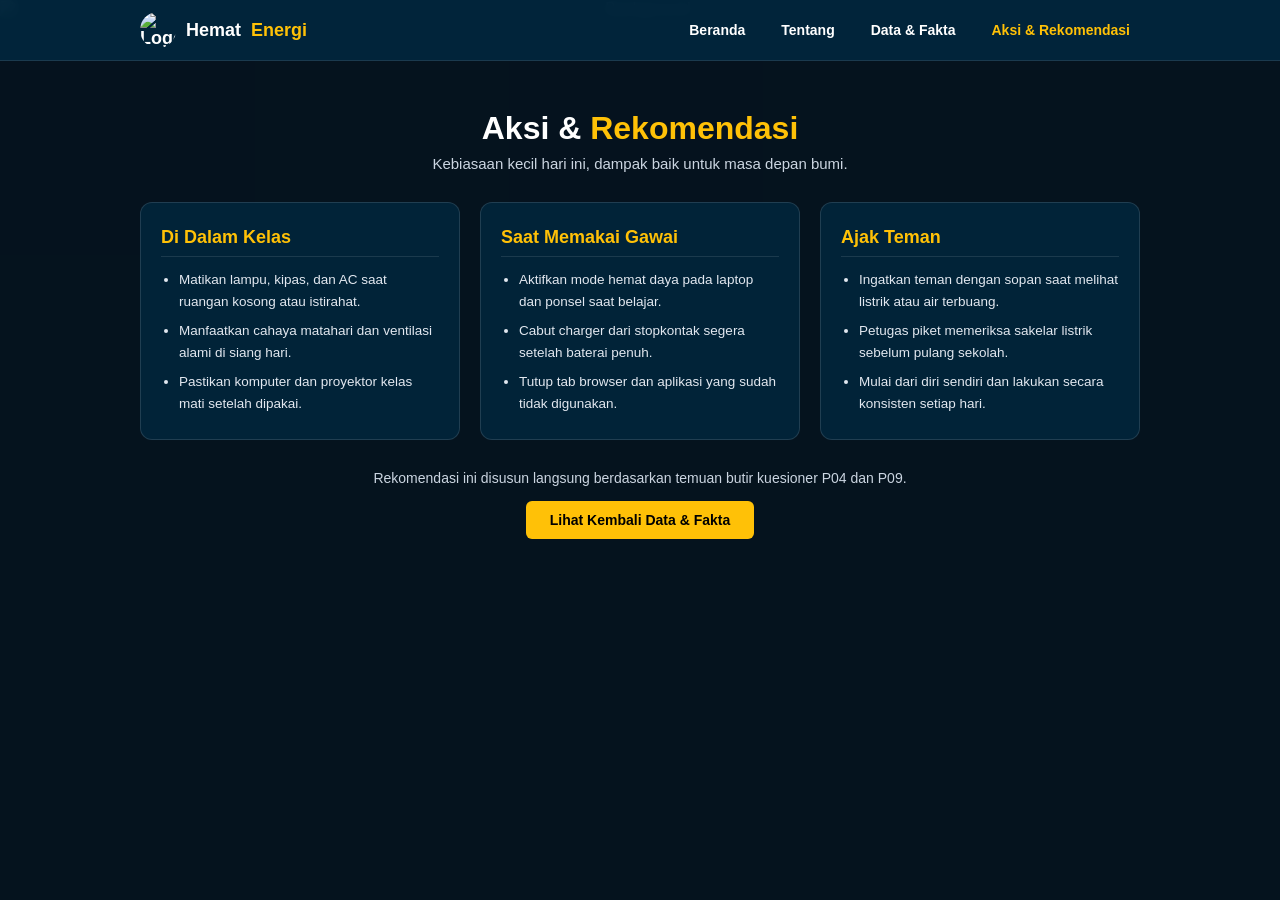
==== aksi.html @ 42a04667 "Update dan sederhanakan tampilan website serta grafik Chart.js data & fakta" ====
<!DOCTYPE html>
<html lang="id">
<head>
    <meta charset="UTF-8">
    <meta name="viewport" content="width=device-width, initial-scale=1.0">
    <title>Aksi & Rekomendasi - Kampanye Hemat Energi</title>
    <link rel="stylesheet" href="style.css">
</head>
<body>
    <header class="navbar">
        <div class="container nav-container">
            <a href="index.html" class="logo">
                <img src="asset/logo-wikrama.png" alt="Logo Wikrama">
                Hemat<span>Energi</span>
            </a>
            <nav>
                <ul class="nav-links">
                    <li><a href="index.html">Beranda</a></li>
                    <li><a href="tentang.html">Tentang</a></li>
                    <li><a href="data.html">Data & Fakta</a></li>
                    <li><a href="aksi.html" class="active">Aksi & Rekomendasi</a></li>
                </ul>
            </nav>
        </div>
    </header>

    <main class="main-section">
        <img src="asset/landingpage.avif" class="hero-bg-img" alt="Background">
        <div class="hero-overlay"></div>

        <div class="container section-content">
            <h1 class="page-title">Aksi & <span>Rekomendasi</span></h1>
            <p class="page-subtitle">Kebiasaan kecil hari ini, dampak baik untuk masa depan bumi.</p>

            <div class="grid-3">
                <div class="card action-card">
                    <h2>Di Dalam Kelas</h2>
                    <ul>
                        <li>Matikan lampu, kipas, dan AC saat ruangan kosong atau istirahat.</li>
                        <li>Manfaatkan cahaya matahari dan ventilasi alami di siang hari.</li>
                        <li>Pastikan komputer dan proyektor kelas mati setelah dipakai.</li>
                    </ul>
                </div>

                <div class="card action-card">
                    <h2>Saat Memakai Gawai</h2>
                    <ul>
                        <li>Aktifkan mode hemat daya pada laptop dan ponsel saat belajar.</li>
                        <li>Cabut charger dari stopkontak segera setelah baterai penuh.</li>
                        <li>Tutup tab browser dan aplikasi yang sudah tidak digunakan.</li>
                    </ul>
                </div>

                <div class="card action-card">
                    <h2>Ajak Teman</h2>
                    <ul>
                        <li>Ingatkan teman dengan sopan saat melihat listrik atau air terbuang.</li>
                        <li>Petugas piket memeriksa sakelar listrik sebelum pulang sekolah.</li>
                        <li>Mulai dari diri sendiri dan lakukan secara konsisten setiap hari.</li>
                    </ul>
                </div>
            </div>

            <div class="bottom-cta">
                <p>Rekomendasi ini disusun langsung berdasarkan temuan butir kuesioner P04 dan P09.</p>
                <a href="data.html" class="btn">Lihat Kembali Data & Fakta</a>
            </div>
        </div>
    </main>
</body>
</html>
---- style.css ----
* {
    margin: 0;
    padding: 0;
    box-sizing: border-box;
    font-family: Arial, Helvetica, sans-serif;
}

body {
    background-color: #0b1522;
    color: #ffffff;
    min-height: 100vh;
}

.container {
    width: 90%;
    max-width: 1000px;
    margin: 0 auto;
}

span {
    color: #ffc107;
}

/* ================= 1. NAVBAR ================= */
.navbar {
    position: fixed;
    top: 0;
    left: 0;
    width: 100%;
    background-color: rgba(2, 38, 61, 0.92);
    backdrop-filter: blur(6px);
    z-index: 999;
    border-bottom: 1px solid rgba(255, 255, 255, 0.1);
}

.nav-container {
    display: flex;
    justify-content: space-between;
    align-items: center;
    padding: 12px 0;
}

.logo {
    display: flex;
    align-items: center;
    gap: 10px;
    font-size: 18px;
    font-weight: bold;
    color: #ffffff;
    text-decoration: none;
}

.logo img {
    width: 36px;
    height: 36px;
    border-radius: 50%;
}

.nav-links {
    display: flex;
    list-style: none;
    gap: 16px;
}

.nav-links a {
    color: #ffffff;
    text-decoration: none;
    font-size: 14px;
    font-weight: bold;
    padding: 6px 10px;
    border-radius: 4px;
    transition: 0.2s;
}

.nav-links a:hover,
.nav-links a.active {
    color: #ffc107;
}

/* ================= 2. BACKGROUND & HALAMAN ================= */
.main-section {
    position: relative;
    padding: 110px 0 70px 0;
    min-height: 100vh;
    text-align: center;
    overflow: hidden;
}

.hero-bg-img {
    position: fixed;
    top: 0;
    left: 0;
    width: 100%;
    height: 100%;
    object-fit: cover;
    z-index: -2;
}

.hero-overlay {
    position: fixed;
    top: 0;
    left: 0;
    width: 100%;
    height: 100%;
    background: rgba(4, 18, 30, 0.78);
    z-index: -1;
}

.section-content {
    position: relative;
    z-index: 1;
}

.page-title {
    font-size: 32px;
    margin-bottom: 8px;
}

.page-subtitle {
    font-size: 15px;
    color: #cbd5e1;
    margin-bottom: 30px;
}

/* ================= 3. BERANDA (HERO) ================= */
.hero-center {
    display: flex;
    flex-direction: column;
    justify-content: center;
    align-items: center;
    min-height: calc(100vh - 180px);
}

.hero-center h1 {
    font-size: 40px;
    line-height: 1.25;
    margin-bottom: 16px;
}

.hero-center p {
    font-size: 17px;
    color: #e2e8f0;
    max-width: 600px;
    margin-bottom: 28px;
    line-height: 1.6;
}

/* ================= 4. TOMBOL ================= */
.btn {
    display: inline-block;
    padding: 11px 24px;
    background-color: #ffc107;
    color: #000000;
    text-decoration: none;
    border-radius: 6px;
    font-weight: bold;
    font-size: 14px;
    transition: 0.2s;
}

.btn:hover {
    background-color: #e0a800;
}

/* ================= 5. GRID & KARTU PROFIL ================= */
.grid-3 {
    display: flex;
    justify-content: center;
    gap: 20px;
    flex-wrap: wrap;
    margin-bottom: 25px;
}

.card {
    background-color: rgba(2, 38, 61, 0.88);
    border: 1px solid rgba(255, 255, 255, 0.12);
    border-radius: 12px;
    padding: 24px 20px;
    flex: 1;
    min-width: 250px;
    max-width: 320px;
    text-align: center;
}

.photo-container {
    width: 90px;
    height: 90px;
    margin: 0 auto 15px auto;
    border-radius: 50%;
    border: 2px solid #ffffff;
    overflow: hidden;
}

.profile-img {
    width: 100%;
    height: 100%;
    object-fit: cover;
}

.member-name {
    font-size: 18px;
    font-weight: bold;
    margin-bottom: 12px;
}

.member-info {
    font-size: 13px;
    color: #ffffff;
    text-align: left;
    background: rgba(255, 255, 255, 0.08);
    padding: 10px 14px;
    border-radius: 6px;
    line-height: 1.6;
}

.member-info strong {
    color: #ffc107;
}

/* ================= 6. DATA & FAKTA (KOTAK GRAFIK) ================= */
.chart-box {
    background-color: rgba(2, 38, 61, 0.88);
    border: 1px solid rgba(255, 255, 255, 0.12);
    border-radius: 12px;
    padding: 24px;
    max-width: 850px;
    margin: 0 auto 30px auto;
    text-align: left;
}

.chart-title {
    font-size: 18px;
    color: #ffc107;
    margin-bottom: 4px;
}

.chart-desc {
    font-size: 13px;
    color: #cbd5e1;
    margin-bottom: 18px;
}

.chart-wrapper {
    position: relative;
    height: 360px;
    width: 100%;
}

/* ================= 7. AKSI & REKOMENDASI ================= */
.action-card {
    text-align: left;
}

.action-card h2 {
    font-size: 18px;
    color: #ffc107;
    margin-bottom: 12px;
    padding-bottom: 8px;
    border-bottom: 1px solid rgba(255, 255, 255, 0.1);
}

.action-card ul {
    padding-left: 18px;
    font-size: 13.5px;
    line-height: 1.6;
    color: #e2e8f0;
}

.action-card li {
    margin-bottom: 8px;
}

.action-card li:last-child {
    margin-bottom: 0;
}

.bottom-cta {
    margin-top: 30px;
}

.bottom-cta p {
    font-size: 14px;
    color: #cbd5e1;
    margin-bottom: 15px;
}

/* ================= 8. RESPONSIVE ================= */
@media (max-width: 768px) {
    .nav-container {
        flex-direction: column;
        gap: 8px;
    }

    .hero-center h1 {
        font-size: 28px;
    }

    .grid-3 {
        flex-direction: column;
        align-items: center;
    }

    .card {
        max-width: 100%;
        width: 100%;
    }

    .chart-wrapper {
        height: 260px;
    }
}
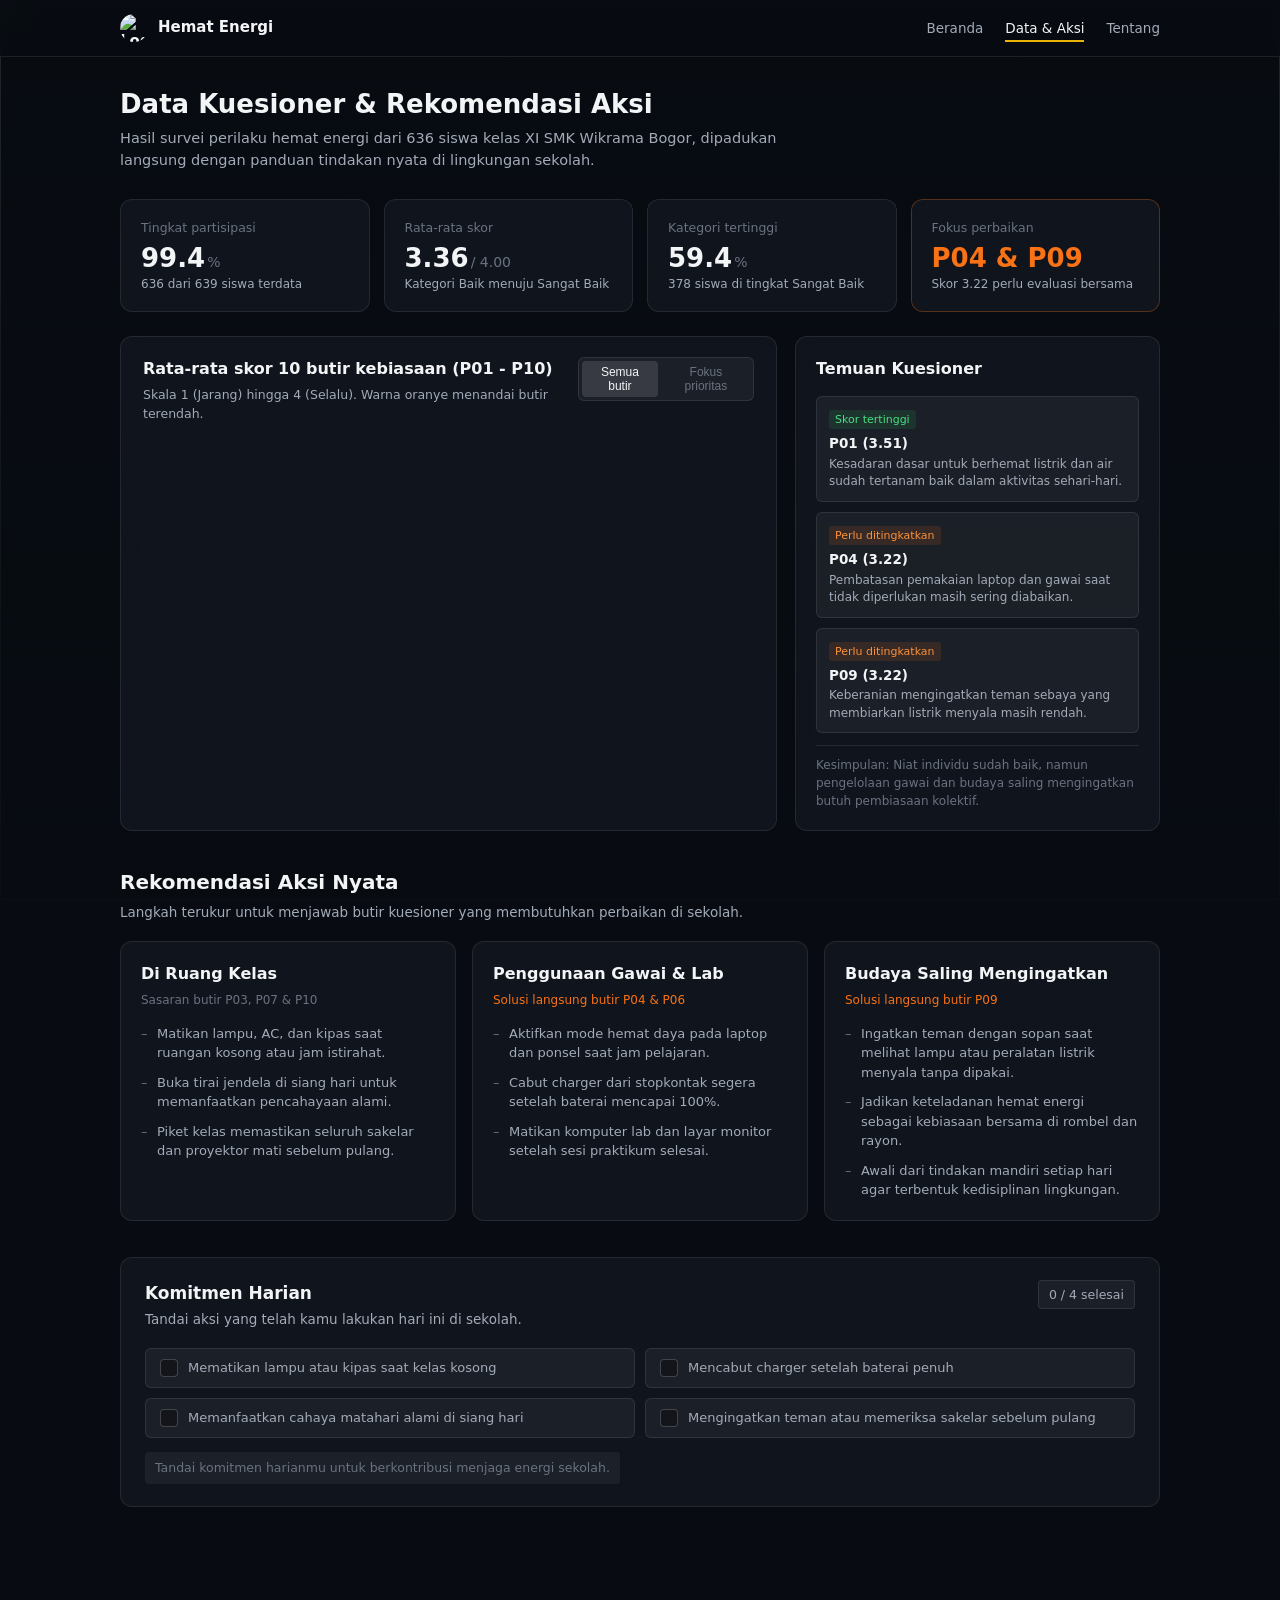
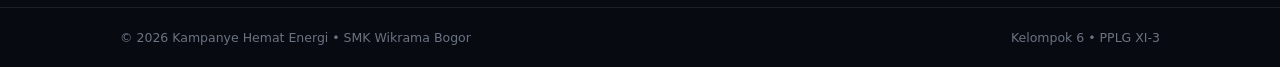
==== commit 6f43dc2d: "Update dan gabungkan halaman Data & Aksi serta perbaikan UI" ====
--- a/aksi.html
+++ b/aksi.html
@@ -2,70 +2,17 @@
 <html lang="id">
 <head>
     <meta charset="UTF-8">
+    <meta http-equiv="refresh" content="0; url=data-aksi.html">
     <meta name="viewport" content="width=device-width, initial-scale=1.0">
-    <title>Aksi & Rekomendasi - Kampanye Hemat Energi</title>
-    <link rel="stylesheet" href="style.css">
+    <title>Mengalihkan ke Data & Aksi - Kampanye Hemat Energi</title>
+    <link rel="stylesheet" href="style.css?v=5">
+    <script>window.location.replace("data-aksi.html");</script>
 </head>
 <body>
-    <header class="navbar">
-        <div class="container nav-container">
-            <a href="index.html" class="logo">
-                <img src="asset/logo-wikrama.png" alt="Logo Wikrama">
-                Hemat<span>Energi</span>
-            </a>
-            <nav>
-                <ul class="nav-links">
-                    <li><a href="index.html">Beranda</a></li>
-                    <li><a href="tentang.html">Tentang</a></li>
-                    <li><a href="data.html">Data & Fakta</a></li>
-                    <li><a href="aksi.html" class="active">Aksi & Rekomendasi</a></li>
-                </ul>
-            </nav>
-        </div>
-    </header>
-
-    <main class="main-section">
-        <img src="asset/landingpage.avif" class="hero-bg-img" alt="Background">
-        <div class="hero-overlay"></div>
-
-        <div class="container section-content">
-            <h1 class="page-title">Aksi & <span>Rekomendasi</span></h1>
-            <p class="page-subtitle">Kebiasaan kecil hari ini, dampak baik untuk masa depan bumi.</p>
-
-            <div class="grid-3">
-                <div class="card action-card">
-                    <h2>Di Dalam Kelas</h2>
-                    <ul>
-                        <li>Matikan lampu, kipas, dan AC saat ruangan kosong atau istirahat.</li>
-                        <li>Manfaatkan cahaya matahari dan ventilasi alami di siang hari.</li>
-                        <li>Pastikan komputer dan proyektor kelas mati setelah dipakai.</li>
-                    </ul>
-                </div>
-
-                <div class="card action-card">
-                    <h2>Saat Memakai Gawai</h2>
-                    <ul>
-                        <li>Aktifkan mode hemat daya pada laptop dan ponsel saat belajar.</li>
-                        <li>Cabut charger dari stopkontak segera setelah baterai penuh.</li>
-                        <li>Tutup tab browser dan aplikasi yang sudah tidak digunakan.</li>
-                    </ul>
-                </div>
-
-                <div class="card action-card">
-                    <h2>Ajak Teman</h2>
-                    <ul>
-                        <li>Ingatkan teman dengan sopan saat melihat listrik atau air terbuang.</li>
-                        <li>Petugas piket memeriksa sakelar listrik sebelum pulang sekolah.</li>
-                        <li>Mulai dari diri sendiri dan lakukan secara konsisten setiap hari.</li>
-                    </ul>
-                </div>
-            </div>
-
-            <div class="bottom-cta">
-                <p>Rekomendasi ini disusun langsung berdasarkan temuan butir kuesioner P04 dan P09.</p>
-                <a href="data.html" class="btn">Lihat Kembali Data & Fakta</a>
-            </div>
-        </div>
-    </main>
+    <div class="container section-content" style="padding-top: 140px; text-align: center;">
+        <h1 class="page-title">Halaman Data & Aksi Telah Digabung</h1>
+        <p class="page-subtitle">Mengalihkan ke halaman Data & Aksi...</p>
+        <a href="data-aksi.html" class="btn">Buka Halaman Data & Aksi</a>
+    </div>
 </body>
 </html>
--- a/style.css
+++ b/style.css
@@ -1,89 +1,155 @@
+/* ==========================================================================
+   KAMPANYE HEMAT ENERGI - SMK WIKRAMA BOGOR
+   Style System: Cinematic Atmosphere, Frosted Graphite Surfaces, 4px Grid
+   ========================================================================== */
+
+:root {
+    /* Neutral Palette */
+    --bg-page: #080c12;
+    --bg-card: rgba(18, 22, 32, 0.82);
+    --bg-card-hover: rgba(24, 29, 42, 0.9);
+    --bg-raised: rgba(255, 255, 255, 0.05);
+    --border-hairline: rgba(255, 255, 255, 0.09);
+    --border-hover: rgba(255, 255, 255, 0.18);
+
+    /* Text Roles */
+    --text-primary: #f3f4f6;
+    --text-secondary: #a3abb8;
+    --text-muted: #6b7280;
+
+    /* Single Accent */
+    --accent: #eab308;
+    --accent-hover: #facc15;
+    --accent-contrast: #080c12;
+
+    /* Semantic Highlights */
+    --color-positive: #22c55e;
+    --color-focus: #f97316;
+
+    /* Radius */
+    --radius-control: 6px;
+    --radius-card: 12px;
+    --radius-inner: 6px;
+
+    /* Transitions */
+    --ease-out: cubic-bezier(0.16, 1, 0.3, 1);
+    --duration: 0.18s;
+}
+
+/* ================= 1. BASE & RESET ================= */
 * {
     margin: 0;
     padding: 0;
     box-sizing: border-box;
-    font-family: Arial, Helvetica, sans-serif;
+}
+
+html {
+    scroll-behavior: smooth;
 }
 
 body {
-    background-color: #0b1522;
-    color: #ffffff;
+    background-color: var(--bg-page);
+    color: var(--text-primary);
+    font-family: system-ui, -apple-system, BlinkMacSystemFont, "Segoe UI", Roboto, Helvetica, Arial, sans-serif;
+    font-size: 14.5px;
+    line-height: 1.55;
     min-height: 100vh;
+    display: flex;
+    flex-direction: column;
+    -webkit-font-smoothing: antialiased;
 }
 
 .container {
-    width: 90%;
-    max-width: 1000px;
+    width: 92%;
+    max-width: 1040px;
     margin: 0 auto;
 }
 
-span {
-    color: #ffc107;
-}
-
-/* ================= 1. NAVBAR ================= */
+/* ================= 2. NAVBAR ================= */
 .navbar {
     position: fixed;
     top: 0;
     left: 0;
     width: 100%;
-    background-color: rgba(2, 38, 61, 0.92);
-    backdrop-filter: blur(6px);
+    background-color: rgba(8, 12, 18, 0.92);
+    backdrop-filter: blur(10px);
+    -webkit-backdrop-filter: blur(10px);
+    border-bottom: 1px solid var(--border-hairline);
     z-index: 999;
-    border-bottom: 1px solid rgba(255, 255, 255, 0.1);
 }
 
 .nav-container {
     display: flex;
     justify-content: space-between;
     align-items: center;
-    padding: 12px 0;
+    height: 56px;
 }
 
 .logo {
     display: flex;
     align-items: center;
     gap: 10px;
-    font-size: 18px;
-    font-weight: bold;
-    color: #ffffff;
     text-decoration: none;
+    color: var(--text-primary);
+    font-size: 15px;
+    font-weight: 600;
+}
+
+.logo span {
+    color: var(--text-primary);
 }
 
 .logo img {
-    width: 36px;
-    height: 36px;
+    width: 28px;
+    height: 28px;
     border-radius: 50%;
+    object-fit: cover;
 }
 
 .nav-links {
     display: flex;
     list-style: none;
-    gap: 16px;
+    gap: 22px;
 }
 
 .nav-links a {
-    color: #ffffff;
+    position: relative;
+    color: var(--text-secondary);
     text-decoration: none;
-    font-size: 14px;
-    font-weight: bold;
-    padding: 6px 10px;
-    border-radius: 4px;
-    transition: 0.2s;
-}
-
-.nav-links a:hover,
+    font-size: 13.5px;
+    font-weight: 500;
+    padding: 4px 0;
+    transition: color var(--duration) ease;
+}
+
+.nav-links a::after {
+    content: '';
+    position: absolute;
+    bottom: -2px;
+    left: 0;
+    width: 0;
+    height: 2px;
+    background-color: var(--accent);
+    transition: width var(--duration) var(--ease-out);
+}
+
+.nav-links a:hover {
+    color: var(--text-primary);
+}
+
 .nav-links a.active {
-    color: #ffc107;
-}
-
-/* ================= 2. BACKGROUND & HALAMAN ================= */
+    color: var(--text-primary);
+}
+
+.nav-links a.active::after {
+    width: 100%;
+}
+
+/* ================= 3. BACKGROUND & HERO ================= */
 .main-section {
     position: relative;
-    padding: 110px 0 70px 0;
-    min-height: 100vh;
-    text-align: center;
-    overflow: hidden;
+    padding: 88px 0 64px 0;
+    flex: 1;
 }
 
 .hero-bg-img {
@@ -94,6 +160,7 @@
     height: 100%;
     object-fit: cover;
     z-index: -2;
+    opacity: 0.52;
 }
 
 .hero-overlay {
@@ -102,7 +169,7 @@
     left: 0;
     width: 100%;
     height: 100%;
-    background: rgba(4, 18, 30, 0.78);
+    background: linear-gradient(180deg, rgba(8, 12, 18, 0.72) 0%, rgba(8, 12, 18, 0.88) 50%, rgba(8, 12, 18, 0.96) 100%);
     z-index: -1;
 }
 
@@ -111,84 +178,667 @@
     z-index: 1;
 }
 
+.page-header {
+    text-align: left;
+    margin-bottom: 28px;
+}
+
 .page-title {
-    font-size: 32px;
-    margin-bottom: 8px;
+    font-size: 26px;
+    font-weight: 600;
+    line-height: 1.25;
+    color: var(--text-primary);
+    margin-bottom: 6px;
 }
 
 .page-subtitle {
-    font-size: 15px;
-    color: #cbd5e1;
-    margin-bottom: 30px;
-}
-
-/* ================= 3. BERANDA (HERO) ================= */
-.hero-center {
-    display: flex;
-    flex-direction: column;
+    font-size: 14.5px;
+    color: var(--text-secondary);
+    max-width: 680px;
+    line-height: 1.55;
+}
+
+/* ================= 4. HOMEPAGE (BERANDA) ================= */
+.hero-block {
+    padding: 48px 0 60px 0;
+    display: flex;
+    flex-direction: column;
+    align-items: center;
+    text-align: center;
+}
+
+.hero-text-wrap {
+    max-width: 720px;
+    margin-bottom: 36px;
+}
+
+.hero-title {
+    font-size: 40px;
+    font-weight: 600;
+    line-height: 1.2;
+    color: var(--text-primary);
+    margin-bottom: 16px;
+    letter-spacing: -0.01em;
+}
+
+.hero-desc {
+    font-size: 16px;
+    color: var(--text-secondary);
+    line-height: 1.6;
+    margin-bottom: 28px;
+}
+
+.hero-actions {
+    display: flex;
+    gap: 12px;
     justify-content: center;
     align-items: center;
-    min-height: calc(100vh - 180px);
-}
-
-.hero-center h1 {
-    font-size: 40px;
-    line-height: 1.25;
+}
+
+/* Hero Stats Strip */
+.hero-stats-strip {
+    display: grid;
+    grid-template-columns: repeat(4, 1fr);
+    gap: 12px;
+    width: 100%;
+    max-width: 820px;
+    background-color: var(--bg-card);
+    backdrop-filter: blur(10px);
+    -webkit-backdrop-filter: blur(10px);
+    border: 1px solid var(--border-hairline);
+    border-radius: var(--radius-card);
+    padding: 16px 20px;
+}
+
+.hero-stat-item {
+    display: flex;
+    flex-direction: column;
+    align-items: center;
+    text-align: center;
+}
+
+.hero-stat-value {
+    font-size: 22px;
+    font-weight: 600;
+    color: var(--accent);
+    font-variant-numeric: tabular-nums;
+    line-height: 1.2;
+    margin-bottom: 2px;
+}
+
+.hero-stat-label {
+    font-size: 12px;
+    color: var(--text-muted);
+}
+
+/* Homepage Pillars */
+.home-pillars-section {
+    margin-bottom: 48px;
+}
+
+.section-heading-center {
+    text-align: center;
+    max-width: 600px;
+    margin: 0 auto 28px auto;
+}
+
+.pillar-card {
+    text-align: left;
+    display: flex;
+    flex-direction: column;
+    gap: 8px;
+}
+
+.pillar-icon {
+    font-size: 24px;
+    margin-bottom: 4px;
+}
+
+.pillar-title {
+    font-size: 16px;
+    font-weight: 600;
+    color: var(--text-primary);
+}
+
+.pillar-desc {
+    font-size: 13px;
+    color: var(--text-secondary);
+    line-height: 1.5;
+}
+
+/* Homepage CTA Card */
+.home-cta-card {
+    display: flex;
+    justify-content: space-between;
+    align-items: center;
+    background-color: var(--bg-card);
+    backdrop-filter: blur(10px);
+    -webkit-backdrop-filter: blur(10px);
+    border: 1px solid var(--border-hairline);
+    border-radius: var(--radius-card);
+    padding: 28px 32px;
+    margin-bottom: 20px;
+    text-align: left;
+    gap: 24px;
+}
+
+.home-cta-text h2 {
+    font-size: 19px;
+    font-weight: 600;
+    color: var(--text-primary);
+    margin-bottom: 6px;
+}
+
+.home-cta-text p {
+    font-size: 13.5px;
+    color: var(--text-secondary);
+    max-width: 580px;
+    line-height: 1.5;
+}
+
+.home-cta-action {
+    flex-shrink: 0;
+}
+
+/* ================= 5. BUTTONS ================= */
+.btn {
+    display: inline-flex;
+    align-items: center;
+    justify-content: center;
+    height: 40px;
+    padding: 0 18px;
+    background-color: var(--accent);
+    color: var(--accent-contrast);
+    text-decoration: none;
+    border-radius: var(--radius-control);
+    font-weight: 600;
+    font-size: 13.5px;
+    border: none;
+    cursor: pointer;
+    transition: background-color var(--duration) ease, transform var(--duration) var(--ease-out);
+}
+
+.btn:hover {
+    background-color: var(--accent-hover);
+}
+
+.btn:active {
+    transform: scale(0.99);
+}
+
+.btn-secondary {
+    background-color: var(--bg-raised);
+    color: var(--text-primary);
+    border: 1px solid var(--border-hairline);
+}
+
+.btn-secondary:hover {
+    background-color: rgba(255, 255, 255, 0.1);
+    border-color: var(--border-hover);
+}
+
+/* ================= 6. STATS GRID ================= */
+.stats-grid {
+    display: grid;
+    grid-template-columns: repeat(4, 1fr);
+    gap: 14px;
+    margin-bottom: 24px;
+}
+
+.stat-card {
+    background-color: var(--bg-card);
+    backdrop-filter: blur(10px);
+    -webkit-backdrop-filter: blur(10px);
+    border: 1px solid var(--border-hairline);
+    border-radius: var(--radius-card);
+    padding: 18px 20px;
+    display: flex;
+    flex-direction: column;
+    justify-content: space-between;
+    text-align: left;
+    transition: border-color var(--duration) ease;
+}
+
+.stat-card:hover {
+    border-color: var(--border-hover);
+}
+
+.stat-card-focus {
+    border-color: rgba(249, 115, 22, 0.3);
+}
+
+.stat-label {
+    font-size: 12.5px;
+    color: var(--text-muted);
+    margin-bottom: 6px;
+}
+
+.stat-number {
+    font-size: 26px;
+    font-weight: 600;
+    color: var(--text-primary);
+    font-variant-numeric: tabular-nums;
+    line-height: 1.1;
+    margin-bottom: 4px;
+}
+
+.stat-card-focus .stat-number {
+    color: var(--color-focus);
+}
+
+.stat-unit {
+    font-size: 14px;
+    font-weight: 400;
+    color: var(--text-muted);
+    margin-left: 2px;
+}
+
+.stat-meta {
+    font-size: 12px;
+    color: var(--text-secondary);
+    line-height: 1.4;
+}
+
+/* ================= 7. DATA & ANALYSIS GRID ================= */
+.data-analysis-grid {
+    display: grid;
+    grid-template-columns: 1.8fr 1fr;
+    gap: 18px;
+    margin-bottom: 36px;
+}
+
+.chart-box {
+    background-color: var(--bg-card);
+    backdrop-filter: blur(10px);
+    -webkit-backdrop-filter: blur(10px);
+    border: 1px solid var(--border-hairline);
+    border-radius: var(--radius-card);
+    padding: 20px 22px;
+    display: flex;
+    flex-direction: column;
+    text-align: left;
+}
+
+.chart-header {
+    display: flex;
+    justify-content: space-between;
+    align-items: flex-start;
     margin-bottom: 16px;
-}
-
-.hero-center p {
+    gap: 14px;
+}
+
+.chart-title {
+    font-size: 16px;
+    font-weight: 600;
+    color: var(--text-primary);
+    margin-bottom: 3px;
+}
+
+.chart-desc {
+    font-size: 12.5px;
+    color: var(--text-secondary);
+}
+
+.chart-controls {
+    display: flex;
+    gap: 4px;
+    background-color: var(--bg-raised);
+    padding: 3px;
+    border-radius: var(--radius-control);
+    border: 1px solid var(--border-hairline);
+}
+
+.btn-filter {
+    background: transparent;
+    border: none;
+    color: var(--text-muted);
+    font-size: 12px;
+    font-weight: 500;
+    padding: 4px 10px;
+    border-radius: 4px;
+    cursor: pointer;
+    transition: color var(--duration) ease, background-color var(--duration) ease;
+}
+
+.btn-filter:hover {
+    color: var(--text-primary);
+}
+
+.btn-filter.active {
+    background-color: rgba(255, 255, 255, 0.12);
+    color: var(--text-primary);
+}
+
+.chart-wrapper {
+    position: relative;
+    height: 310px;
+    width: 100%;
+}
+
+/* Insight Box */
+.insight-box {
+    background-color: var(--bg-card);
+    backdrop-filter: blur(10px);
+    -webkit-backdrop-filter: blur(10px);
+    border: 1px solid var(--border-hairline);
+    border-radius: var(--radius-card);
+    padding: 20px;
+    display: flex;
+    flex-direction: column;
+    justify-content: space-between;
+    text-align: left;
+}
+
+.insight-title {
+    font-size: 16px;
+    font-weight: 600;
+    color: var(--text-primary);
+    margin-bottom: 14px;
+}
+
+.insight-list {
+    list-style: none;
+    display: flex;
+    flex-direction: column;
+    gap: 10px;
+}
+
+.insight-list li {
+    background-color: var(--bg-raised);
+    border: 1px solid var(--border-hairline);
+    border-radius: var(--radius-inner);
+    padding: 10px 12px;
+}
+
+.insight-tag {
+    display: inline-block;
+    font-size: 11px;
+    font-weight: 500;
+    padding: 1px 6px;
+    border-radius: 3px;
+    margin-bottom: 4px;
+}
+
+.insight-tag.high {
+    background-color: rgba(34, 197, 94, 0.12);
+    color: #4ade80;
+}
+
+.insight-tag.focus {
+    background-color: rgba(249, 115, 22, 0.12);
+    color: #fb923c;
+}
+
+.insight-list strong {
+    display: block;
+    font-size: 13.5px;
+    color: var(--text-primary);
+    margin-bottom: 2px;
+}
+
+.insight-list p {
+    font-size: 12px;
+    color: var(--text-secondary);
+    line-height: 1.45;
+}
+
+.insight-footer {
+    margin-top: 12px;
+    padding-top: 10px;
+    border-top: 1px solid var(--border-hairline);
+}
+
+.insight-footer p {
+    font-size: 12px;
+    color: var(--text-muted);
+    line-height: 1.5;
+}
+
+/* ================= 8. ACTION SECTION ================= */
+.action-section {
+    margin-bottom: 36px;
+    text-align: left;
+}
+
+.section-heading-row {
+    margin-bottom: 18px;
+}
+
+.section-title {
+    font-size: 20px;
+    font-weight: 600;
+    color: var(--text-primary);
+    margin-bottom: 4px;
+}
+
+.section-desc {
+    font-size: 13.5px;
+    color: var(--text-secondary);
+}
+
+.grid-3 {
+    display: grid;
+    grid-template-columns: repeat(3, 1fr);
+    gap: 16px;
+}
+
+.card {
+    background-color: var(--bg-card);
+    backdrop-filter: blur(10px);
+    -webkit-backdrop-filter: blur(10px);
+    border: 1px solid var(--border-hairline);
+    border-radius: var(--radius-card);
+    padding: 20px;
+    transition: border-color var(--duration) ease;
+}
+
+.card:hover {
+    border-color: var(--border-hover);
+}
+
+.action-card {
+    display: flex;
+    flex-direction: column;
+    text-align: left;
+}
+
+.action-card h3 {
+    font-size: 16px;
+    font-weight: 600;
+    color: var(--text-primary);
+    margin-bottom: 4px;
+}
+
+.action-target {
+    font-size: 12px;
+    color: var(--text-muted);
+    margin-bottom: 14px;
+    display: block;
+}
+
+.action-target-focus {
+    color: var(--color-focus);
+}
+
+.action-list {
+    list-style: none;
+    display: flex;
+    flex-direction: column;
+    gap: 10px;
+}
+
+.action-list li {
+    position: relative;
+    padding-left: 16px;
+    font-size: 13px;
+    color: var(--text-secondary);
+    line-height: 1.5;
+}
+
+.action-list li::before {
+    content: "–";
+    position: absolute;
+    left: 0;
+    top: 0;
+    color: var(--text-muted);
+}
+
+/* ================= 9. HABIT TRACKER ================= */
+.habit-tracker-box {
+    background-color: var(--bg-card);
+    backdrop-filter: blur(10px);
+    -webkit-backdrop-filter: blur(10px);
+    border: 1px solid var(--border-hairline);
+    border-radius: var(--radius-card);
+    padding: 22px 24px;
+    margin-bottom: 36px;
+    text-align: left;
+}
+
+.tracker-header {
+    display: flex;
+    justify-content: space-between;
+    align-items: flex-start;
+    margin-bottom: 18px;
+    gap: 16px;
+}
+
+.tracker-title {
     font-size: 17px;
-    color: #e2e8f0;
-    max-width: 600px;
-    margin-bottom: 28px;
-    line-height: 1.6;
-}
-
-/* ================= 4. TOMBOL ================= */
-.btn {
+    font-weight: 600;
+    color: var(--text-primary);
+    margin-bottom: 3px;
+}
+
+.tracker-subtitle {
+    font-size: 13.5px;
+    color: var(--text-secondary);
+}
+
+.tracker-progress-badge {
+    font-size: 12.5px;
+    font-weight: 500;
+    padding: 4px 10px;
+    border-radius: 4px;
+    background-color: var(--bg-raised);
+    border: 1px solid var(--border-hairline);
+    color: var(--text-secondary);
+    font-variant-numeric: tabular-nums;
+    white-space: nowrap;
+}
+
+.tracker-progress-badge.all-done {
+    background-color: rgba(34, 197, 94, 0.12);
+    border-color: rgba(34, 197, 94, 0.25);
+    color: #4ade80;
+}
+
+.tracker-checklist {
+    display: grid;
+    grid-template-columns: repeat(2, 1fr);
+    gap: 10px;
+    margin-bottom: 14px;
+}
+
+.tracker-item {
+    display: flex;
+    align-items: center;
+    gap: 10px;
+    padding: 10px 14px;
+    background-color: var(--bg-raised);
+    border: 1px solid var(--border-hairline);
+    border-radius: var(--radius-inner);
+    cursor: pointer;
+    user-select: none;
+    transition: border-color var(--duration) ease, background-color var(--duration) ease;
+}
+
+.tracker-item:hover {
+    border-color: var(--border-hover);
+}
+
+.tracker-item.checked {
+    border-color: rgba(34, 197, 94, 0.3);
+    background-color: rgba(34, 197, 94, 0.05);
+}
+
+.tracker-item input[type="checkbox"] {
+    position: absolute;
+    opacity: 0;
+    cursor: pointer;
+    height: 0;
+    width: 0;
+}
+
+.checkmark {
+    position: relative;
+    width: 18px;
+    height: 18px;
+    border-radius: 4px;
+    background-color: rgba(0, 0, 0, 0.3);
+    border: 1px solid rgba(255, 255, 255, 0.2);
+    flex-shrink: 0;
+    transition: border-color var(--duration) ease, background-color var(--duration) ease;
+}
+
+.tracker-item:hover .checkmark {
+    border-color: var(--accent);
+}
+
+.tracker-item.checked .checkmark {
+    background-color: var(--color-positive);
+    border-color: var(--color-positive);
+}
+
+.tracker-item.checked .checkmark::after {
+    content: "";
+    position: absolute;
+    left: 5px;
+    top: 2px;
+    width: 4px;
+    height: 8px;
+    border: solid #080c12;
+    border-width: 0 2px 2px 0;
+    transform: rotate(45deg);
+}
+
+.tracker-text {
+    font-size: 13px;
+    color: var(--text-secondary);
+    line-height: 1.4;
+}
+
+.tracker-item.checked .tracker-text {
+    color: var(--text-primary);
+}
+
+.tracker-feedback {
+    font-size: 12.5px;
+    color: var(--text-muted);
+    padding: 6px 10px;
+    border-radius: 4px;
+    background-color: var(--bg-raised);
     display: inline-block;
-    padding: 11px 24px;
-    background-color: #ffc107;
-    color: #000000;
-    text-decoration: none;
-    border-radius: 6px;
-    font-weight: bold;
-    font-size: 14px;
-    transition: 0.2s;
-}
-
-.btn:hover {
-    background-color: #e0a800;
-}
-
-/* ================= 5. GRID & KARTU PROFIL ================= */
-.grid-3 {
-    display: flex;
-    justify-content: center;
-    gap: 20px;
-    flex-wrap: wrap;
-    margin-bottom: 25px;
-}
-
-.card {
-    background-color: rgba(2, 38, 61, 0.88);
-    border: 1px solid rgba(255, 255, 255, 0.12);
-    border-radius: 12px;
-    padding: 24px 20px;
-    flex: 1;
-    min-width: 250px;
-    max-width: 320px;
+}
+
+/* ================= 10. TEAM MEMBERS (TENTANG) ================= */
+.team-grid {
+    margin-top: 10px;
+}
+
+.team-card {
     text-align: center;
+    padding: 24px 18px;
 }
 
 .photo-container {
-    width: 90px;
-    height: 90px;
-    margin: 0 auto 15px auto;
+    width: 88px;
+    height: 88px;
+    margin: 0 auto 14px auto;
     border-radius: 50%;
-    border: 2px solid #ffffff;
+    border: 1px solid var(--border-hairline);
     overflow: hidden;
+    background-color: var(--bg-raised);
 }
 
 .profile-img {
@@ -198,114 +848,133 @@
 }
 
 .member-name {
-    font-size: 18px;
-    font-weight: bold;
+    font-size: 16px;
+    font-weight: 600;
+    color: var(--text-primary);
     margin-bottom: 12px;
 }
 
-.member-info {
-    font-size: 13px;
-    color: #ffffff;
-    text-align: left;
-    background: rgba(255, 255, 255, 0.08);
-    padding: 10px 14px;
-    border-radius: 6px;
-    line-height: 1.6;
-}
-
-.member-info strong {
-    color: #ffc107;
-}
-
-/* ================= 6. DATA & FAKTA (KOTAK GRAFIK) ================= */
-.chart-box {
-    background-color: rgba(2, 38, 61, 0.88);
-    border: 1px solid rgba(255, 255, 255, 0.12);
-    border-radius: 12px;
-    padding: 24px;
-    max-width: 850px;
-    margin: 0 auto 30px auto;
-    text-align: left;
-}
-
-.chart-title {
-    font-size: 18px;
-    color: #ffc107;
-    margin-bottom: 4px;
-}
-
-.chart-desc {
-    font-size: 13px;
-    color: #cbd5e1;
-    margin-bottom: 18px;
-}
-
-.chart-wrapper {
+.member-meta-block {
+    background-color: var(--bg-raised);
+    border: 1px solid var(--border-hairline);
+    border-radius: var(--radius-inner);
+    padding: 10px 12px;
+    display: flex;
+    flex-direction: column;
+    gap: 6px;
+}
+
+.member-meta-row {
+    display: flex;
+    justify-content: space-between;
+    font-size: 12.5px;
+}
+
+.member-meta-row span {
+    color: var(--text-muted);
+}
+
+.member-meta-row strong {
+    color: var(--text-secondary);
+    font-weight: 500;
+}
+
+/* ================= 11. FOOTER ================= */
+.footer {
+    border-top: 1px solid var(--border-hairline);
+    padding: 20px 0;
+    background-color: rgba(8, 12, 18, 0.95);
     position: relative;
-    height: 360px;
-    width: 100%;
-}
-
-/* ================= 7. AKSI & REKOMENDASI ================= */
-.action-card {
-    text-align: left;
-}
-
-.action-card h2 {
-    font-size: 18px;
-    color: #ffc107;
-    margin-bottom: 12px;
-    padding-bottom: 8px;
-    border-bottom: 1px solid rgba(255, 255, 255, 0.1);
-}
-
-.action-card ul {
-    padding-left: 18px;
-    font-size: 13.5px;
-    line-height: 1.6;
-    color: #e2e8f0;
-}
-
-.action-card li {
-    margin-bottom: 8px;
-}
-
-.action-card li:last-child {
-    margin-bottom: 0;
-}
-
-.bottom-cta {
-    margin-top: 30px;
-}
-
-.bottom-cta p {
-    font-size: 14px;
-    color: #cbd5e1;
-    margin-bottom: 15px;
-}
-
-/* ================= 8. RESPONSIVE ================= */
-@media (max-width: 768px) {
+    z-index: 10;
+}
+
+.footer-content {
+    display: flex;
+    justify-content: space-between;
+    align-items: center;
+    font-size: 12.5px;
+    color: var(--text-muted);
+}
+
+.footer-meta {
+    font-variant-numeric: tabular-nums;
+}
+
+/* ================= 12. ACCESSIBILITY & RESPONSIVE ================= */
+@media (prefers-reduced-motion: reduce) {
+    *, *::before, *::after {
+        animation-duration: 0.01ms !important;
+        animation-iteration-count: 1 !important;
+        transition-duration: 0.01ms !important;
+        scroll-behavior: auto !important;
+    }
+}
+
+@media (max-width: 880px) {
+    .hero-stats-strip {
+        grid-template-columns: repeat(2, 1fr);
+        gap: 16px;
+    }
+
+    .home-cta-card {
+        flex-direction: column;
+        text-align: center;
+        align-items: center;
+    }
+
+    .stats-grid {
+        grid-template-columns: repeat(2, 1fr);
+    }
+
+    .data-analysis-grid {
+        grid-template-columns: 1fr;
+    }
+
+    .chart-wrapper {
+        height: 280px;
+    }
+
+    .grid-3 {
+        grid-template-columns: 1fr;
+    }
+
+    .tracker-checklist {
+        grid-template-columns: 1fr;
+    }
+}
+
+@media (max-width: 580px) {
     .nav-container {
         flex-direction: column;
+        height: auto;
+        padding: 10px 0;
         gap: 8px;
     }
 
-    .hero-center h1 {
+    .hero-title {
         font-size: 28px;
     }
 
-    .grid-3 {
+    .hero-actions {
         flex-direction: column;
-        align-items: center;
-    }
-
-    .card {
-        max-width: 100%;
         width: 100%;
     }
 
-    .chart-wrapper {
-        height: 260px;
-    }
-}
+    .btn {
+        width: 100%;
+    }
+
+    .hero-stats-strip {
+        grid-template-columns: 1fr;
+    }
+
+    .stats-grid {
+        grid-template-columns: 1fr;
+    }
+
+    .footer-content {
+        flex-direction: column;
+        gap: 6px;
+        text-align: center;
+    }
+}
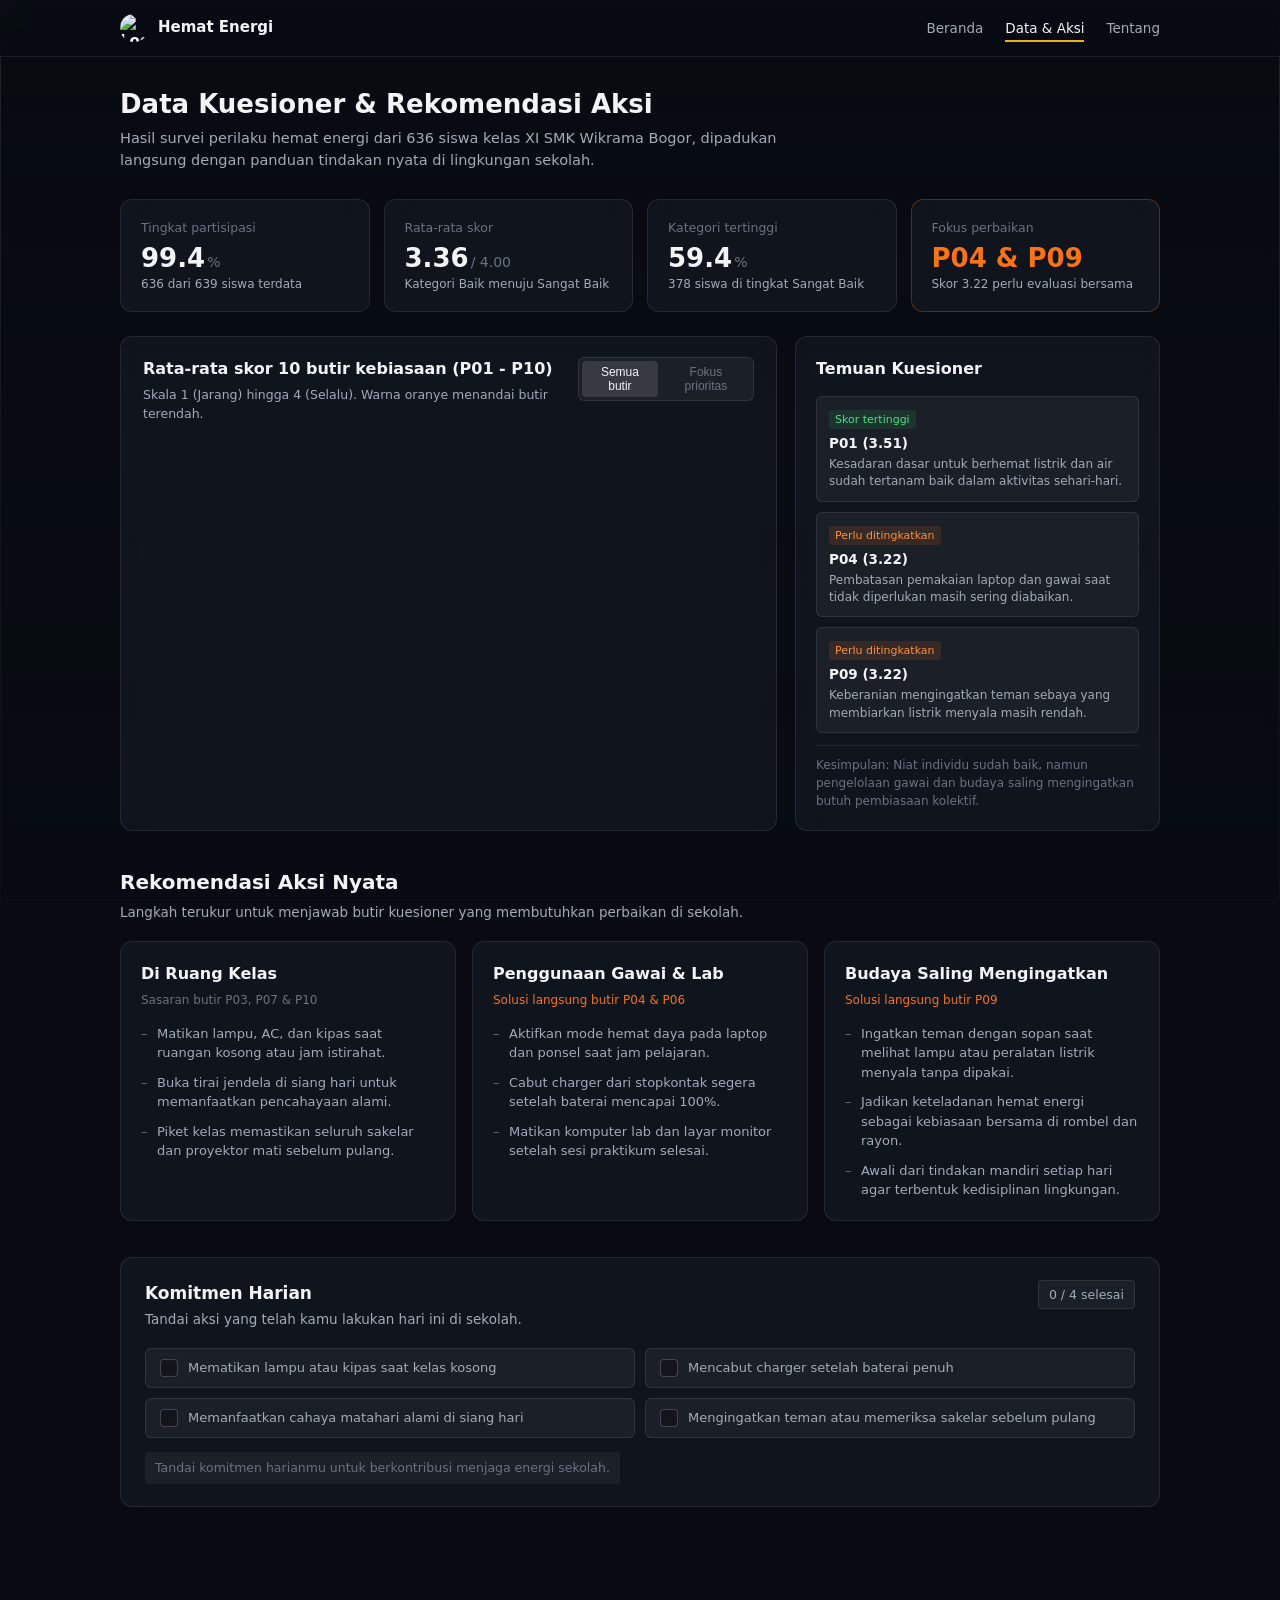
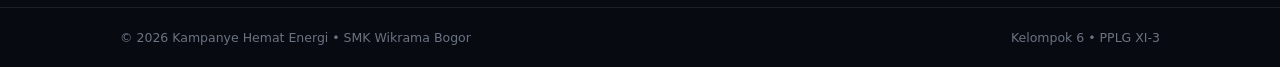
==== commit 9febf83b: "Tambahkan animasi entrance halus, micro-interactions hover, dan perbarui versi cache CSS" ====
--- a/aksi.html
+++ b/aksi.html
@@ -5,7 +5,7 @@
     <meta http-equiv="refresh" content="0; url=data-aksi.html">
     <meta name="viewport" content="width=device-width, initial-scale=1.0">
     <title>Mengalihkan ke Data & Aksi - Kampanye Hemat Energi</title>
-    <link rel="stylesheet" href="style.css?v=5">
+    <link rel="stylesheet" href="style.css?v=6">
     <script>window.location.replace("data-aksi.html");</script>
 </head>
 <body>
--- a/style.css
+++ b/style.css
@@ -900,7 +900,155 @@
     font-variant-numeric: tabular-nums;
 }
 
-/* ================= 12. ACCESSIBILITY & RESPONSIVE ================= */
+/* ================= 12. ANIMASI & INTERAKSI MIKRO ================= */
+@keyframes fadeInUp {
+    from {
+        opacity: 0;
+        transform: translateY(20px);
+    }
+    to {
+        opacity: 1;
+        transform: translateY(0);
+    }
+}
+
+@keyframes fadeInScale {
+    from {
+        opacity: 0;
+        transform: scale(0.96) translateY(12px);
+    }
+    to {
+        opacity: 1;
+        transform: scale(1) translateY(0);
+    }
+}
+
+@keyframes checkPop {
+    0% { transform: scale(0.8); }
+    50% { transform: scale(1.2); }
+    100% { transform: scale(1); }
+}
+
+/* Entrance Animations */
+.page-header {
+    animation: fadeInUp 0.5s var(--ease-out) both;
+}
+
+.hero-text-wrap {
+    animation: fadeInUp 0.6s var(--ease-out) both;
+}
+
+.hero-stats-strip {
+    animation: fadeInUp 0.6s var(--ease-out) 0.12s both;
+}
+
+.home-pillars-section {
+    animation: fadeInUp 0.6s var(--ease-out) 0.22s both;
+}
+
+.home-cta-card {
+    animation: fadeInUp 0.6s var(--ease-out) 0.32s both;
+}
+
+.stats-grid .stat-card:nth-child(1) { animation: fadeInUp 0.5s var(--ease-out) 0.05s both; }
+.stats-grid .stat-card:nth-child(2) { animation: fadeInUp 0.5s var(--ease-out) 0.12s both; }
+.stats-grid .stat-card:nth-child(3) { animation: fadeInUp 0.5s var(--ease-out) 0.19s both; }
+.stats-grid .stat-card:nth-child(4) { animation: fadeInUp 0.5s var(--ease-out) 0.26s both; }
+
+.chart-box {
+    animation: fadeInScale 0.6s var(--ease-out) 0.15s both;
+}
+
+.insight-box {
+    animation: fadeInScale 0.6s var(--ease-out) 0.24s both;
+}
+
+.grid-3 .card:nth-child(1) { animation: fadeInUp 0.5s var(--ease-out) 0.1s both; }
+.grid-3 .card:nth-child(2) { animation: fadeInUp 0.5s var(--ease-out) 0.2s both; }
+.grid-3 .card:nth-child(3) { animation: fadeInUp 0.5s var(--ease-out) 0.3s both; }
+
+.habit-tracker-box {
+    animation: fadeInUp 0.6s var(--ease-out) 0.32s both;
+}
+
+/* Hover Micro-Interactions */
+.card,
+.stat-card,
+.chart-box,
+.insight-box,
+.habit-tracker-box,
+.home-cta-card,
+.hero-stats-strip {
+    transition: transform 0.25s var(--ease-out), border-color 0.25s ease, box-shadow 0.25s ease;
+}
+
+.card:hover,
+.stat-card:hover,
+.chart-box:hover,
+.insight-box:hover,
+.habit-tracker-box:hover,
+.home-cta-card:hover {
+    transform: translateY(-5px);
+    border-color: rgba(234, 179, 8, 0.45);
+    box-shadow: 0 12px 28px rgba(0, 0, 0, 0.55), 0 0 16px rgba(234, 179, 8, 0.12);
+}
+
+.btn {
+    transition: background-color 0.2s ease, transform 0.2s var(--ease-out), box-shadow 0.2s ease;
+}
+
+.btn:hover {
+    transform: translateY(-2px);
+    box-shadow: 0 6px 20px rgba(234, 179, 8, 0.4);
+}
+
+.btn:active {
+    transform: translateY(0) scale(0.97);
+}
+
+.btn-secondary:hover {
+    transform: translateY(-2px);
+    box-shadow: 0 6px 18px rgba(0, 0, 0, 0.4);
+}
+
+.logo img {
+    transition: transform 0.25s var(--ease-out);
+}
+
+.logo:hover img {
+    transform: scale(1.1) rotate(-6deg);
+}
+
+.pillar-icon {
+    display: inline-block;
+    transition: transform 0.25s var(--ease-out);
+}
+
+.pillar-card:hover .pillar-icon {
+    transform: translateY(-4px) scale(1.18);
+}
+
+.photo-container img {
+    transition: transform 0.35s var(--ease-out);
+}
+
+.team-card:hover .photo-container img {
+    transform: scale(1.1);
+}
+
+.tracker-item {
+    transition: transform 0.2s var(--ease-out), border-color 0.2s ease, background-color 0.2s ease;
+}
+
+.tracker-item:hover {
+    transform: translateX(4px);
+}
+
+.tracker-item.checked .checkmark {
+    animation: checkPop 0.28s var(--ease-out);
+}
+
+/* ================= 13. ACCESSIBILITY & RESPONSIVE ================= */
 @media (prefers-reduced-motion: reduce) {
     *, *::before, *::after {
         animation-duration: 0.01ms !important;
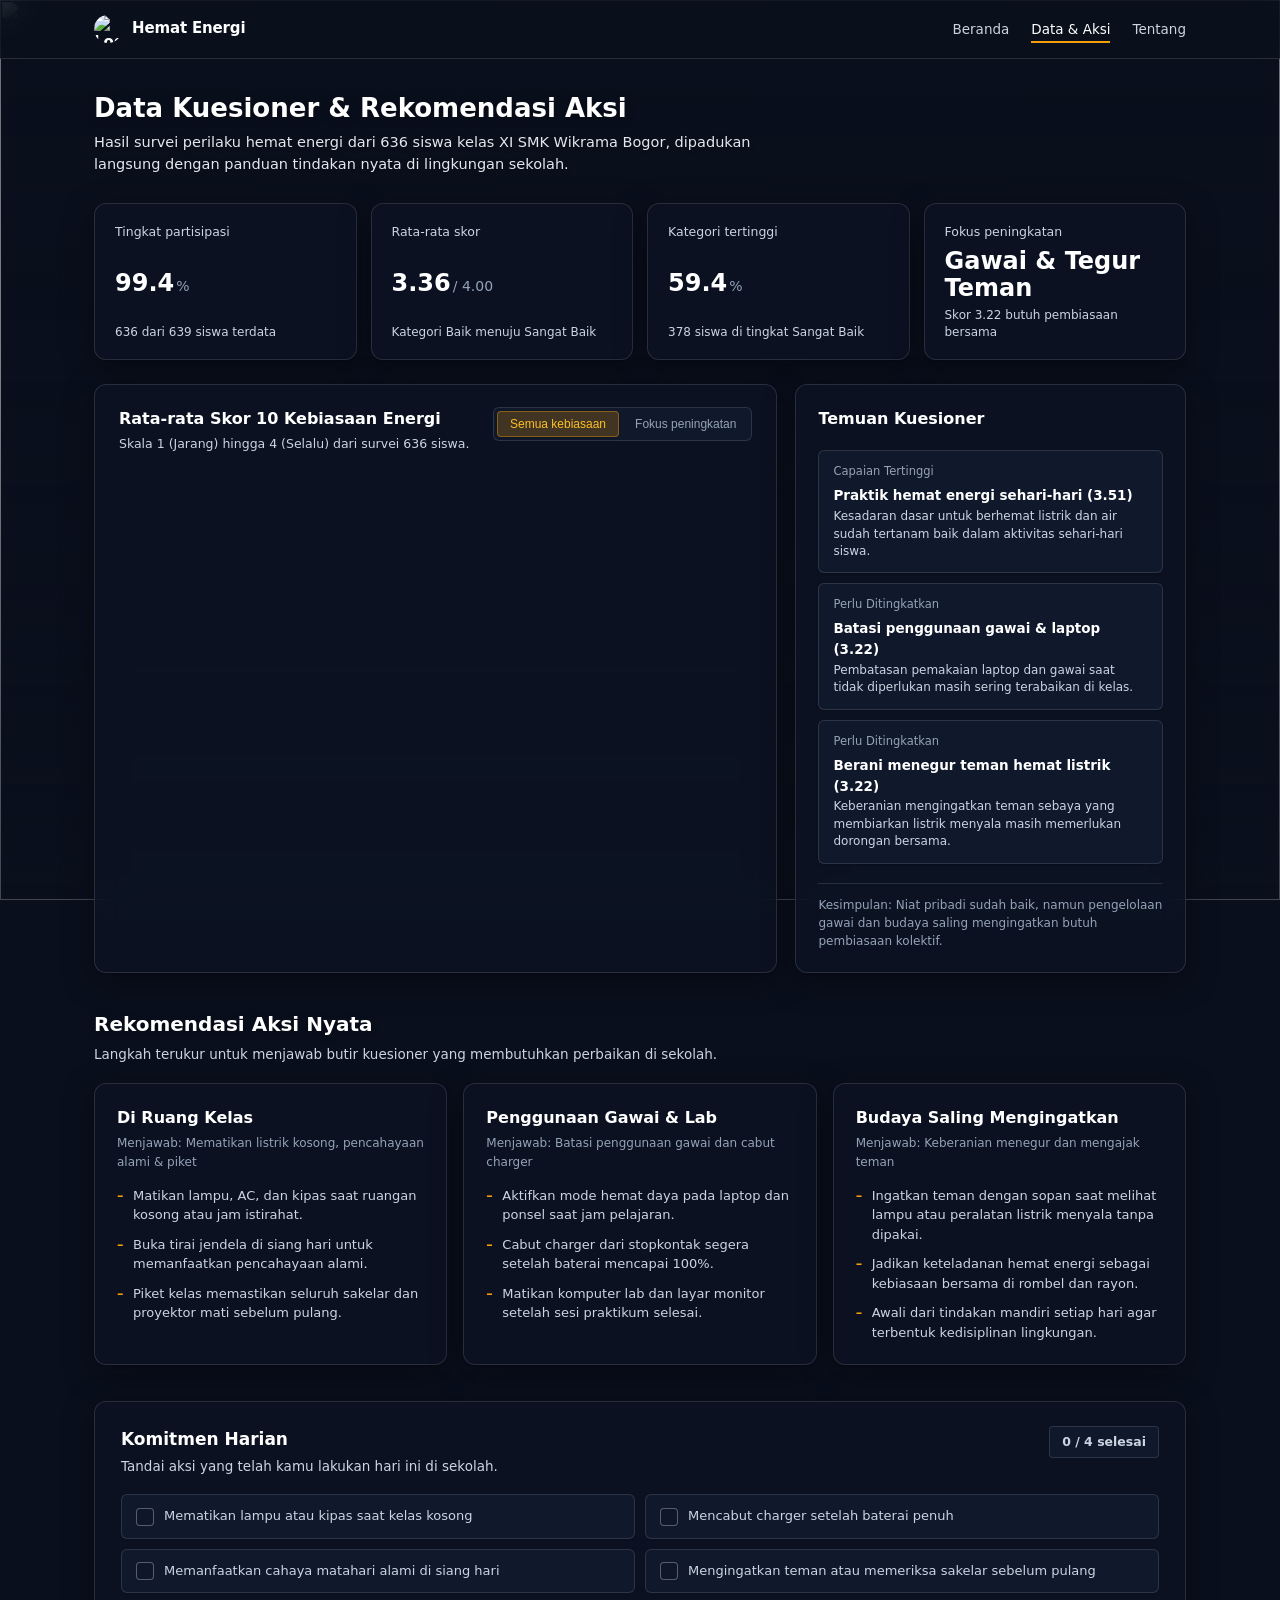
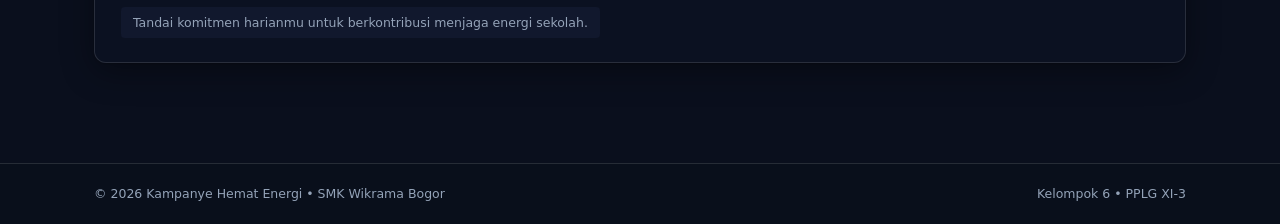
==== commit e64017fe: "Sempurnakan visual: background sunset tiang listrik terang, kartu transparan bersih, dan hilangkan b" ====
--- a/aksi.html
+++ b/aksi.html
@@ -5,7 +5,7 @@
     <meta http-equiv="refresh" content="0; url=data-aksi.html">
     <meta name="viewport" content="width=device-width, initial-scale=1.0">
     <title>Mengalihkan ke Data & Aksi - Kampanye Hemat Energi</title>
-    <link rel="stylesheet" href="style.css?v=6">
+    <link rel="stylesheet" href="style.css?v=9">
     <script>window.location.replace("data-aksi.html");</script>
 </head>
 <body>
--- a/style.css
+++ b/style.css
@@ -1,30 +1,36 @@
 /* ==========================================================================
    KAMPANYE HEMAT ENERGI - SMK WIKRAMA BOGOR
-   Style System: Cinematic Atmosphere, Frosted Graphite Surfaces, 4px Grid
+   Theme: Vibrant Sunset Electric Grid Background with Frosted Glass Surfaces
+   High-contrast, transparent cards, 100% legible typography, no AI slop
    ========================================================================== */
 
 :root {
-    /* Neutral Palette */
-    --bg-page: #080c12;
-    --bg-card: rgba(18, 22, 32, 0.82);
-    --bg-card-hover: rgba(24, 29, 42, 0.9);
-    --bg-raised: rgba(255, 255, 255, 0.05);
-    --border-hairline: rgba(255, 255, 255, 0.09);
-    --border-hover: rgba(255, 255, 255, 0.18);
-
-    /* Text Roles */
-    --text-primary: #f3f4f6;
-    --text-secondary: #a3abb8;
-    --text-muted: #6b7280;
-
-    /* Single Accent */
-    --accent: #eab308;
-    --accent-hover: #facc15;
-    --accent-contrast: #080c12;
+    /* Palette - Frosted Translucent Dark Glass on Sunset Electric Grid */
+    --bg-page: #0a0f1d;
+    --bg-card: rgba(13, 20, 36, 0.74);
+    --bg-card-hover: rgba(18, 28, 50, 0.84);
+    --bg-raised: rgba(25, 37, 64, 0.65);
+    --border-hairline: rgba(255, 255, 255, 0.12);
+    --border-hover: rgba(255, 255, 255, 0.28);
+
+    /* Text Roles - Crisp White & High Contrast */
+    --text-primary: #ffffff;
+    --text-secondary: #cbd5e1;
+    --text-muted: #94a3b8;
+
+    /* Accent - Solar Sunset Gold & Amber */
+    --accent: #f59e0b;
+    --accent-hover: #fbbf24;
+    --accent-contrast: #0b0f19;
 
     /* Semantic Highlights */
     --color-positive: #22c55e;
     --color-focus: #f97316;
+
+    /* Shadows & Glassmorphism */
+    --shadow-card: 0 8px 32px 0 rgba(0, 0, 0, 0.38), 0 1px 2px 0 rgba(0, 0, 0, 0.2);
+    --shadow-card-hover: 0 12px 40px 0 rgba(0, 0, 0, 0.5), 0 2px 4px 0 rgba(0, 0, 0, 0.25);
+    --glass-blur: blur(14px);
 
     /* Radius */
     --radius-control: 6px;
@@ -57,12 +63,14 @@
     display: flex;
     flex-direction: column;
     -webkit-font-smoothing: antialiased;
+    -moz-osx-font-smoothing: grayscale;
 }
 
 .container {
-    width: 92%;
-    max-width: 1040px;
+    width: 100%;
+    max-width: 1140px;
     margin: 0 auto;
+    padding: 0 24px;
 }
 
 /* ================= 2. NAVBAR ================= */
@@ -71,9 +79,9 @@
     top: 0;
     left: 0;
     width: 100%;
-    background-color: rgba(8, 12, 18, 0.92);
-    backdrop-filter: blur(10px);
-    -webkit-backdrop-filter: blur(10px);
+    background-color: rgba(10, 16, 28, 0.78);
+    backdrop-filter: var(--glass-blur);
+    -webkit-backdrop-filter: var(--glass-blur);
     border-bottom: 1px solid var(--border-hairline);
     z-index: 999;
 }
@@ -82,7 +90,7 @@
     display: flex;
     justify-content: space-between;
     align-items: center;
-    height: 56px;
+    height: 58px;
 }
 
 .logo {
@@ -96,7 +104,8 @@
 }
 
 .logo span {
-    color: var(--text-primary);
+    color: #ffffff;
+    letter-spacing: -0.01em;
 }
 
 .logo img {
@@ -134,11 +143,11 @@
 }
 
 .nav-links a:hover {
-    color: var(--text-primary);
+    color: #ffffff;
 }
 
 .nav-links a.active {
-    color: var(--text-primary);
+    color: #ffffff;
 }
 
 .nav-links a.active::after {
@@ -148,10 +157,11 @@
 /* ================= 3. BACKGROUND & HERO ================= */
 .main-section {
     position: relative;
-    padding: 88px 0 64px 0;
+    padding: 92px 0 64px 0;
     flex: 1;
 }
 
+/* Gambar Tiang Listrik Terang & Nyata */
 .hero-bg-img {
     position: fixed;
     top: 0;
@@ -160,16 +170,17 @@
     height: 100%;
     object-fit: cover;
     z-index: -2;
-    opacity: 0.52;
-}
-
+    opacity: 0.96; /* Gambar tiang listrik sunset tampil terang dan jelas */
+}
+
+/* Overlay Transparan Lembut agar Teks Tetap Tajam */
 .hero-overlay {
     position: fixed;
     top: 0;
     left: 0;
     width: 100%;
     height: 100%;
-    background: linear-gradient(180deg, rgba(8, 12, 18, 0.72) 0%, rgba(8, 12, 18, 0.88) 50%, rgba(8, 12, 18, 0.96) 100%);
+    background: linear-gradient(180deg, rgba(10, 16, 28, 0.45) 0%, rgba(10, 16, 28, 0.32) 40%, rgba(10, 16, 28, 0.68) 100%);
     z-index: -1;
 }
 
@@ -185,22 +196,24 @@
 
 .page-title {
     font-size: 26px;
-    font-weight: 600;
+    font-weight: 700;
     line-height: 1.25;
-    color: var(--text-primary);
+    color: #ffffff;
     margin-bottom: 6px;
+    text-shadow: 0 2px 8px rgba(0, 0, 0, 0.4);
 }
 
 .page-subtitle {
     font-size: 14.5px;
-    color: var(--text-secondary);
+    color: #e2e8f0;
     max-width: 680px;
     line-height: 1.55;
+    text-shadow: 0 1px 4px rgba(0, 0, 0, 0.5);
 }
 
 /* ================= 4. HOMEPAGE (BERANDA) ================= */
 .hero-block {
-    padding: 48px 0 60px 0;
+    padding: 56px 0 64px 0;
     display: flex;
     flex-direction: column;
     align-items: center;
@@ -208,46 +221,49 @@
 }
 
 .hero-text-wrap {
-    max-width: 720px;
+    max-width: 760px;
     margin-bottom: 36px;
 }
 
 .hero-title {
-    font-size: 40px;
-    font-weight: 600;
-    line-height: 1.2;
-    color: var(--text-primary);
+    font-size: 42px;
+    font-weight: 800;
+    line-height: 1.18;
+    color: #ffffff;
     margin-bottom: 16px;
-    letter-spacing: -0.01em;
+    letter-spacing: -0.015em;
+    text-shadow: 0 3px 12px rgba(0, 0, 0, 0.6);
 }
 
 .hero-desc {
-    font-size: 16px;
-    color: var(--text-secondary);
+    font-size: 16.5px;
+    color: #e2e8f0;
     line-height: 1.6;
-    margin-bottom: 28px;
+    margin-bottom: 30px;
+    text-shadow: 0 2px 6px rgba(0, 0, 0, 0.5);
 }
 
 .hero-actions {
     display: flex;
-    gap: 12px;
+    gap: 14px;
     justify-content: center;
     align-items: center;
 }
 
-/* Hero Stats Strip */
+/* Hero Stats Strip Transparan */
 .hero-stats-strip {
     display: grid;
     grid-template-columns: repeat(4, 1fr);
     gap: 12px;
     width: 100%;
-    max-width: 820px;
+    max-width: 840px;
     background-color: var(--bg-card);
-    backdrop-filter: blur(10px);
-    -webkit-backdrop-filter: blur(10px);
+    backdrop-filter: var(--glass-blur);
+    -webkit-backdrop-filter: var(--glass-blur);
     border: 1px solid var(--border-hairline);
     border-radius: var(--radius-card);
-    padding: 16px 20px;
+    padding: 20px 24px;
+    box-shadow: var(--shadow-card);
 }
 
 .hero-stat-item {
@@ -258,8 +274,8 @@
 }
 
 .hero-stat-value {
-    font-size: 22px;
-    font-weight: 600;
+    font-size: 24px;
+    font-weight: 700;
     color: var(--accent);
     font-variant-numeric: tabular-nums;
     line-height: 1.2;
@@ -268,7 +284,7 @@
 
 .hero-stat-label {
     font-size: 12px;
-    color: var(--text-muted);
+    color: var(--text-secondary);
 }
 
 /* Homepage Pillars */
@@ -278,8 +294,18 @@
 
 .section-heading-center {
     text-align: center;
-    max-width: 600px;
-    margin: 0 auto 28px auto;
+    max-width: 620px;
+    margin: 0 auto 30px auto;
+}
+
+.section-heading-center .section-title {
+    color: #ffffff;
+    text-shadow: 0 2px 8px rgba(0, 0, 0, 0.4);
+}
+
+.section-heading-center .section-desc {
+    color: #cbd5e1;
+    text-shadow: 0 1px 4px rgba(0, 0, 0, 0.4);
 }
 
 .pillar-card {
@@ -297,7 +323,7 @@
 .pillar-title {
     font-size: 16px;
     font-weight: 600;
-    color: var(--text-primary);
+    color: #ffffff;
 }
 
 .pillar-desc {
@@ -306,26 +332,27 @@
     line-height: 1.5;
 }
 
-/* Homepage CTA Card */
+/* Homepage CTA Card Transparan */
 .home-cta-card {
     display: flex;
     justify-content: space-between;
     align-items: center;
     background-color: var(--bg-card);
-    backdrop-filter: blur(10px);
-    -webkit-backdrop-filter: blur(10px);
+    backdrop-filter: var(--glass-blur);
+    -webkit-backdrop-filter: var(--glass-blur);
     border: 1px solid var(--border-hairline);
     border-radius: var(--radius-card);
     padding: 28px 32px;
     margin-bottom: 20px;
     text-align: left;
     gap: 24px;
+    box-shadow: var(--shadow-card);
 }
 
 .home-cta-text h2 {
     font-size: 19px;
     font-weight: 600;
-    color: var(--text-primary);
+    color: #ffffff;
     margin-bottom: 6px;
 }
 
@@ -346,7 +373,7 @@
     align-items: center;
     justify-content: center;
     height: 40px;
-    padding: 0 18px;
+    padding: 0 20px;
     background-color: var(--accent);
     color: var(--accent-contrast);
     text-decoration: none;
@@ -355,11 +382,15 @@
     font-size: 13.5px;
     border: none;
     cursor: pointer;
-    transition: background-color var(--duration) ease, transform var(--duration) var(--ease-out);
+    box-shadow: 0 2px 8px rgba(245, 158, 11, 0.35);
+    transition: background-color var(--duration) ease, transform var(--duration) var(--ease-out), box-shadow var(--duration) ease;
 }
 
 .btn:hover {
     background-color: var(--accent-hover);
+    color: #0b0f19;
+    transform: translateY(-1px);
+    box-shadow: 0 4px 14px rgba(245, 158, 11, 0.45);
 }
 
 .btn:active {
@@ -367,14 +398,18 @@
 }
 
 .btn-secondary {
-    background-color: var(--bg-raised);
-    color: var(--text-primary);
-    border: 1px solid var(--border-hairline);
+    background-color: rgba(255, 255, 255, 0.1);
+    color: #ffffff;
+    border: 1px solid rgba(255, 255, 255, 0.2);
+    backdrop-filter: blur(8px);
+    -webkit-backdrop-filter: blur(8px);
+    box-shadow: 0 2px 6px rgba(0, 0, 0, 0.2);
 }
 
 .btn-secondary:hover {
-    background-color: rgba(255, 255, 255, 0.1);
-    border-color: var(--border-hover);
+    background-color: rgba(255, 255, 255, 0.18);
+    border-color: rgba(255, 255, 255, 0.35);
+    color: #ffffff;
 }
 
 /* ================= 6. STATS GRID ================= */
@@ -387,8 +422,8 @@
 
 .stat-card {
     background-color: var(--bg-card);
-    backdrop-filter: blur(10px);
-    -webkit-backdrop-filter: blur(10px);
+    backdrop-filter: var(--glass-blur);
+    -webkit-backdrop-filter: var(--glass-blur);
     border: 1px solid var(--border-hairline);
     border-radius: var(--radius-card);
     padding: 18px 20px;
@@ -396,34 +431,23 @@
     flex-direction: column;
     justify-content: space-between;
     text-align: left;
-    transition: border-color var(--duration) ease;
-}
-
-.stat-card:hover {
-    border-color: var(--border-hover);
-}
-
-.stat-card-focus {
-    border-color: rgba(249, 115, 22, 0.3);
+    box-shadow: var(--shadow-card);
+    transition: border-color var(--duration) ease, transform var(--duration) var(--ease-out), box-shadow var(--duration) ease;
 }
 
 .stat-label {
     font-size: 12.5px;
-    color: var(--text-muted);
+    color: var(--text-secondary);
     margin-bottom: 6px;
 }
 
 .stat-number {
-    font-size: 26px;
-    font-weight: 600;
-    color: var(--text-primary);
+    font-size: 24px;
+    font-weight: 700;
+    color: #ffffff;
     font-variant-numeric: tabular-nums;
-    line-height: 1.1;
+    line-height: 1.15;
     margin-bottom: 4px;
-}
-
-.stat-card-focus .stat-number {
-    color: var(--color-focus);
 }
 
 .stat-unit {
@@ -442,21 +466,22 @@
 /* ================= 7. DATA & ANALYSIS GRID ================= */
 .data-analysis-grid {
     display: grid;
-    grid-template-columns: 1.8fr 1fr;
+    grid-template-columns: 1.75fr 1fr;
     gap: 18px;
     margin-bottom: 36px;
 }
 
 .chart-box {
     background-color: var(--bg-card);
-    backdrop-filter: blur(10px);
-    -webkit-backdrop-filter: blur(10px);
+    backdrop-filter: var(--glass-blur);
+    -webkit-backdrop-filter: var(--glass-blur);
     border: 1px solid var(--border-hairline);
     border-radius: var(--radius-card);
-    padding: 20px 22px;
+    padding: 22px 24px;
     display: flex;
     flex-direction: column;
     text-align: left;
+    box-shadow: var(--shadow-card);
 }
 
 .chart-header {
@@ -470,7 +495,7 @@
 .chart-title {
     font-size: 16px;
     font-weight: 600;
-    color: var(--text-primary);
+    color: #ffffff;
     margin-bottom: 3px;
 }
 
@@ -482,7 +507,7 @@
 .chart-controls {
     display: flex;
     gap: 4px;
-    background-color: var(--bg-raised);
+    background-color: rgba(20, 28, 50, 0.7);
     padding: 3px;
     border-radius: var(--radius-control);
     border: 1px solid var(--border-hairline);
@@ -494,45 +519,48 @@
     color: var(--text-muted);
     font-size: 12px;
     font-weight: 500;
-    padding: 4px 10px;
+    padding: 5px 12px;
     border-radius: 4px;
     cursor: pointer;
     transition: color var(--duration) ease, background-color var(--duration) ease;
 }
 
 .btn-filter:hover {
-    color: var(--text-primary);
+    color: #ffffff;
 }
 
 .btn-filter.active {
-    background-color: rgba(255, 255, 255, 0.12);
-    color: var(--text-primary);
+    background-color: rgba(245, 158, 11, 0.22);
+    color: #fbbf24;
+    border: 1px solid rgba(245, 158, 11, 0.4);
+    box-shadow: 0 1px 3px rgba(0, 0, 0, 0.2);
 }
 
 .chart-wrapper {
     position: relative;
-    height: 310px;
+    height: 480px;
     width: 100%;
 }
 
 /* Insight Box */
 .insight-box {
     background-color: var(--bg-card);
-    backdrop-filter: blur(10px);
-    -webkit-backdrop-filter: blur(10px);
+    backdrop-filter: var(--glass-blur);
+    -webkit-backdrop-filter: var(--glass-blur);
     border: 1px solid var(--border-hairline);
     border-radius: var(--radius-card);
-    padding: 20px;
+    padding: 22px;
     display: flex;
     flex-direction: column;
     justify-content: space-between;
     text-align: left;
+    box-shadow: var(--shadow-card);
 }
 
 .insight-title {
     font-size: 16px;
     font-weight: 600;
-    color: var(--text-primary);
+    color: #ffffff;
     margin-bottom: 14px;
 }
 
@@ -544,35 +572,25 @@
 }
 
 .insight-list li {
-    background-color: var(--bg-raised);
+    background-color: rgba(20, 30, 52, 0.65);
     border: 1px solid var(--border-hairline);
     border-radius: var(--radius-inner);
-    padding: 10px 12px;
-}
-
-.insight-tag {
-    display: inline-block;
-    font-size: 11px;
+    padding: 12px 14px;
+    box-shadow: 0 1px 2px rgba(0, 0, 0, 0.2);
+}
+
+.insight-category {
+    display: block;
+    font-size: 11.5px;
     font-weight: 500;
-    padding: 1px 6px;
-    border-radius: 3px;
+    color: var(--text-muted);
     margin-bottom: 4px;
-}
-
-.insight-tag.high {
-    background-color: rgba(34, 197, 94, 0.12);
-    color: #4ade80;
-}
-
-.insight-tag.focus {
-    background-color: rgba(249, 115, 22, 0.12);
-    color: #fb923c;
 }
 
 .insight-list strong {
     display: block;
     font-size: 13.5px;
-    color: var(--text-primary);
+    color: #ffffff;
     margin-bottom: 2px;
 }
 
@@ -583,8 +601,8 @@
 }
 
 .insight-footer {
-    margin-top: 12px;
-    padding-top: 10px;
+    margin-top: 14px;
+    padding-top: 12px;
     border-top: 1px solid var(--border-hairline);
 }
 
@@ -607,13 +625,14 @@
 .section-title {
     font-size: 20px;
     font-weight: 600;
-    color: var(--text-primary);
+    color: #ffffff;
     margin-bottom: 4px;
+    text-shadow: 0 2px 6px rgba(0, 0, 0, 0.4);
 }
 
 .section-desc {
     font-size: 13.5px;
-    color: var(--text-secondary);
+    color: #cbd5e1;
 }
 
 .grid-3 {
@@ -624,16 +643,13 @@
 
 .card {
     background-color: var(--bg-card);
-    backdrop-filter: blur(10px);
-    -webkit-backdrop-filter: blur(10px);
+    backdrop-filter: var(--glass-blur);
+    -webkit-backdrop-filter: var(--glass-blur);
     border: 1px solid var(--border-hairline);
     border-radius: var(--radius-card);
-    padding: 20px;
-    transition: border-color var(--duration) ease;
-}
-
-.card:hover {
-    border-color: var(--border-hover);
+    padding: 22px;
+    box-shadow: var(--shadow-card);
+    transition: transform var(--duration) var(--ease-out), border-color var(--duration) ease, box-shadow var(--duration) ease;
 }
 
 .action-card {
@@ -645,7 +661,7 @@
 .action-card h3 {
     font-size: 16px;
     font-weight: 600;
-    color: var(--text-primary);
+    color: #ffffff;
     margin-bottom: 4px;
 }
 
@@ -656,10 +672,6 @@
     display: block;
 }
 
-.action-target-focus {
-    color: var(--color-focus);
-}
-
 .action-list {
     list-style: none;
     display: flex;
@@ -680,19 +692,21 @@
     position: absolute;
     left: 0;
     top: 0;
-    color: var(--text-muted);
+    color: var(--accent);
+    font-weight: bold;
 }
 
 /* ================= 9. HABIT TRACKER ================= */
 .habit-tracker-box {
     background-color: var(--bg-card);
-    backdrop-filter: blur(10px);
-    -webkit-backdrop-filter: blur(10px);
+    backdrop-filter: var(--glass-blur);
+    -webkit-backdrop-filter: var(--glass-blur);
     border: 1px solid var(--border-hairline);
     border-radius: var(--radius-card);
-    padding: 22px 24px;
+    padding: 24px 26px;
     margin-bottom: 36px;
     text-align: left;
+    box-shadow: var(--shadow-card);
 }
 
 .tracker-header {
@@ -706,7 +720,7 @@
 .tracker-title {
     font-size: 17px;
     font-weight: 600;
-    color: var(--text-primary);
+    color: #ffffff;
     margin-bottom: 3px;
 }
 
@@ -717,10 +731,10 @@
 
 .tracker-progress-badge {
     font-size: 12.5px;
-    font-weight: 500;
-    padding: 4px 10px;
+    font-weight: 600;
+    padding: 5px 12px;
     border-radius: 4px;
-    background-color: var(--bg-raised);
+    background-color: rgba(20, 28, 50, 0.7);
     border: 1px solid var(--border-hairline);
     color: var(--text-secondary);
     font-variant-numeric: tabular-nums;
@@ -728,8 +742,8 @@
 }
 
 .tracker-progress-badge.all-done {
-    background-color: rgba(34, 197, 94, 0.12);
-    border-color: rgba(34, 197, 94, 0.25);
+    background-color: rgba(34, 197, 94, 0.2);
+    border-color: rgba(74, 222, 128, 0.4);
     color: #4ade80;
 }
 
@@ -744,22 +758,24 @@
     display: flex;
     align-items: center;
     gap: 10px;
-    padding: 10px 14px;
-    background-color: var(--bg-raised);
+    padding: 12px 14px;
+    background-color: rgba(20, 30, 52, 0.65);
     border: 1px solid var(--border-hairline);
     border-radius: var(--radius-inner);
     cursor: pointer;
     user-select: none;
+    box-shadow: 0 1px 2px rgba(0, 0, 0, 0.15);
     transition: border-color var(--duration) ease, background-color var(--duration) ease;
 }
 
 .tracker-item:hover {
     border-color: var(--border-hover);
+    background-color: rgba(26, 39, 68, 0.75);
 }
 
 .tracker-item.checked {
-    border-color: rgba(34, 197, 94, 0.3);
-    background-color: rgba(34, 197, 94, 0.05);
+    border-color: rgba(74, 222, 128, 0.45);
+    background-color: rgba(20, 45, 35, 0.65);
 }
 
 .tracker-item input[type="checkbox"] {
@@ -775,8 +791,8 @@
     width: 18px;
     height: 18px;
     border-radius: 4px;
-    background-color: rgba(0, 0, 0, 0.3);
-    border: 1px solid rgba(255, 255, 255, 0.2);
+    background-color: rgba(15, 23, 42, 0.8);
+    border: 1.5px solid rgba(255, 255, 255, 0.3);
     flex-shrink: 0;
     transition: border-color var(--duration) ease, background-color var(--duration) ease;
 }
@@ -797,7 +813,7 @@
     top: 2px;
     width: 4px;
     height: 8px;
-    border: solid #080c12;
+    border: solid #ffffff;
     border-width: 0 2px 2px 0;
     transform: rotate(45deg);
 }
@@ -809,15 +825,15 @@
 }
 
 .tracker-item.checked .tracker-text {
-    color: var(--text-primary);
+    color: #ffffff;
 }
 
 .tracker-feedback {
     font-size: 12.5px;
     color: var(--text-muted);
-    padding: 6px 10px;
+    padding: 6px 12px;
     border-radius: 4px;
-    background-color: var(--bg-raised);
+    background-color: rgba(20, 28, 50, 0.7);
     display: inline-block;
 }
 
@@ -828,17 +844,17 @@
 
 .team-card {
     text-align: center;
-    padding: 24px 18px;
+    padding: 26px 20px;
 }
 
 .photo-container {
-    width: 88px;
-    height: 88px;
+    width: 92px;
+    height: 92px;
     margin: 0 auto 14px auto;
     border-radius: 50%;
-    border: 1px solid var(--border-hairline);
+    border: 2px solid rgba(255, 255, 255, 0.2);
     overflow: hidden;
-    background-color: var(--bg-raised);
+    background-color: rgba(20, 30, 52, 0.8);
 }
 
 .profile-img {
@@ -850,15 +866,15 @@
 .member-name {
     font-size: 16px;
     font-weight: 600;
-    color: var(--text-primary);
+    color: #ffffff;
     margin-bottom: 12px;
 }
 
 .member-meta-block {
-    background-color: var(--bg-raised);
+    background-color: rgba(20, 30, 52, 0.65);
     border: 1px solid var(--border-hairline);
     border-radius: var(--radius-inner);
-    padding: 10px 12px;
+    padding: 10px 14px;
     display: flex;
     flex-direction: column;
     gap: 6px;
@@ -875,15 +891,17 @@
 }
 
 .member-meta-row strong {
-    color: var(--text-secondary);
-    font-weight: 500;
+    color: #ffffff;
+    font-weight: 600;
 }
 
 /* ================= 11. FOOTER ================= */
 .footer {
     border-top: 1px solid var(--border-hairline);
     padding: 20px 0;
-    background-color: rgba(8, 12, 18, 0.95);
+    background-color: rgba(10, 16, 28, 0.78);
+    backdrop-filter: var(--glass-blur);
+    -webkit-backdrop-filter: var(--glass-blur);
     position: relative;
     z-index: 10;
 }
@@ -903,8 +921,8 @@
 /* ================= 12. ANIMASI & INTERAKSI MIKRO ================= */
 @keyframes fadeInUp {
     from {
-        opacity: 0;
-        transform: translateY(20px);
+        opacity: 0.8;
+        transform: translateY(8px);
     }
     to {
         opacity: 1;
@@ -912,63 +930,24 @@
     }
 }
 
-@keyframes fadeInScale {
-    from {
-        opacity: 0;
-        transform: scale(0.96) translateY(12px);
-    }
-    to {
-        opacity: 1;
-        transform: scale(1) translateY(0);
-    }
-}
-
 @keyframes checkPop {
     0% { transform: scale(0.8); }
-    50% { transform: scale(1.2); }
+    50% { transform: scale(1.15); }
     100% { transform: scale(1); }
 }
 
 /* Entrance Animations */
-.page-header {
-    animation: fadeInUp 0.5s var(--ease-out) both;
-}
-
-.hero-text-wrap {
-    animation: fadeInUp 0.6s var(--ease-out) both;
-}
-
-.hero-stats-strip {
-    animation: fadeInUp 0.6s var(--ease-out) 0.12s both;
-}
-
-.home-pillars-section {
-    animation: fadeInUp 0.6s var(--ease-out) 0.22s both;
-}
-
-.home-cta-card {
-    animation: fadeInUp 0.6s var(--ease-out) 0.32s both;
-}
-
-.stats-grid .stat-card:nth-child(1) { animation: fadeInUp 0.5s var(--ease-out) 0.05s both; }
-.stats-grid .stat-card:nth-child(2) { animation: fadeInUp 0.5s var(--ease-out) 0.12s both; }
-.stats-grid .stat-card:nth-child(3) { animation: fadeInUp 0.5s var(--ease-out) 0.19s both; }
-.stats-grid .stat-card:nth-child(4) { animation: fadeInUp 0.5s var(--ease-out) 0.26s both; }
-
-.chart-box {
-    animation: fadeInScale 0.6s var(--ease-out) 0.15s both;
-}
-
-.insight-box {
-    animation: fadeInScale 0.6s var(--ease-out) 0.24s both;
-}
-
-.grid-3 .card:nth-child(1) { animation: fadeInUp 0.5s var(--ease-out) 0.1s both; }
-.grid-3 .card:nth-child(2) { animation: fadeInUp 0.5s var(--ease-out) 0.2s both; }
-.grid-3 .card:nth-child(3) { animation: fadeInUp 0.5s var(--ease-out) 0.3s both; }
-
+.page-header,
+.hero-text-wrap,
+.hero-stats-strip,
+.home-pillars-section,
+.home-cta-card,
+.stats-grid .stat-card,
+.chart-box,
+.insight-box,
+.grid-3 .card,
 .habit-tracker-box {
-    animation: fadeInUp 0.6s var(--ease-out) 0.32s both;
+    animation: fadeInUp 0.35s var(--ease-out);
 }
 
 /* Hover Micro-Interactions */
@@ -979,7 +958,7 @@
 .habit-tracker-box,
 .home-cta-card,
 .hero-stats-strip {
-    transition: transform 0.25s var(--ease-out), border-color 0.25s ease, box-shadow 0.25s ease;
+    transition: transform 0.22s var(--ease-out), border-color 0.22s ease, box-shadow 0.22s ease;
 }
 
 .card:hover,
@@ -988,27 +967,18 @@
 .insight-box:hover,
 .habit-tracker-box:hover,
 .home-cta-card:hover {
-    transform: translateY(-5px);
-    border-color: rgba(234, 179, 8, 0.45);
-    box-shadow: 0 12px 28px rgba(0, 0, 0, 0.55), 0 0 16px rgba(234, 179, 8, 0.12);
+    transform: translateY(-4px);
+    box-shadow: var(--shadow-card-hover);
+    border-color: var(--border-hover);
+}
+
+.hero-stats-strip:hover {
+    box-shadow: var(--shadow-card-hover);
+    border-color: var(--border-hover);
 }
 
 .btn {
-    transition: background-color 0.2s ease, transform 0.2s var(--ease-out), box-shadow 0.2s ease;
-}
-
-.btn:hover {
-    transform: translateY(-2px);
-    box-shadow: 0 6px 20px rgba(234, 179, 8, 0.4);
-}
-
-.btn:active {
-    transform: translateY(0) scale(0.97);
-}
-
-.btn-secondary:hover {
-    transform: translateY(-2px);
-    box-shadow: 0 6px 18px rgba(0, 0, 0, 0.4);
+    transition: transform 0.15s var(--ease-out), background-color 0.15s ease, box-shadow 0.15s ease;
 }
 
 .logo img {
@@ -1016,41 +986,18 @@
 }
 
 .logo:hover img {
-    transform: scale(1.1) rotate(-6deg);
-}
-
-.pillar-icon {
-    display: inline-block;
-    transition: transform 0.25s var(--ease-out);
-}
-
-.pillar-card:hover .pillar-icon {
-    transform: translateY(-4px) scale(1.18);
-}
-
-.photo-container img {
-    transition: transform 0.35s var(--ease-out);
-}
-
-.team-card:hover .photo-container img {
-    transform: scale(1.1);
-}
-
-.tracker-item {
-    transition: transform 0.2s var(--ease-out), border-color 0.2s ease, background-color 0.2s ease;
-}
-
-.tracker-item:hover {
-    transform: translateX(4px);
+    transform: rotate(-8deg) scale(1.05);
 }
 
 .tracker-item.checked .checkmark {
-    animation: checkPop 0.28s var(--ease-out);
+    animation: checkPop 0.25s var(--ease-out);
 }
 
 /* ================= 13. ACCESSIBILITY & RESPONSIVE ================= */
 @media (prefers-reduced-motion: reduce) {
-    *, *::before, *::after {
+    *,
+    *::before,
+    *::after {
         animation-duration: 0.01ms !important;
         animation-iteration-count: 1 !important;
         transition-duration: 0.01ms !important;
@@ -1058,40 +1005,44 @@
     }
 }
 
-@media (max-width: 880px) {
+:focus-visible {
+    outline: 2px solid var(--accent);
+    outline-offset: 2px;
+}
+
+@media (max-width: 992px) {
+    .data-analysis-grid {
+        grid-template-columns: 1fr;
+    }
+
+    .chart-wrapper {
+        height: 380px;
+    }
+
+    .stats-grid {
+        grid-template-columns: repeat(2, 1fr);
+    }
+
     .hero-stats-strip {
         grid-template-columns: repeat(2, 1fr);
-        gap: 16px;
+        row-gap: 16px;
+    }
+
+    .grid-3 {
+        grid-template-columns: repeat(2, 1fr);
     }
 
     .home-cta-card {
         flex-direction: column;
-        text-align: center;
-        align-items: center;
-    }
-
-    .stats-grid {
-        grid-template-columns: repeat(2, 1fr);
-    }
-
-    .data-analysis-grid {
-        grid-template-columns: 1fr;
-    }
-
-    .chart-wrapper {
-        height: 280px;
-    }
-
-    .grid-3 {
-        grid-template-columns: 1fr;
-    }
-
-    .tracker-checklist {
-        grid-template-columns: 1fr;
-    }
-}
-
-@media (max-width: 580px) {
+        align-items: flex-start;
+    }
+}
+
+@media (max-width: 640px) {
+    .navbar {
+        height: auto;
+    }
+
     .nav-container {
         flex-direction: column;
         height: auto;
@@ -1108,16 +1059,33 @@
         width: 100%;
     }
 
-    .btn {
+    .hero-actions .btn {
         width: 100%;
+    }
+
+    .stats-grid {
+        grid-template-columns: 1fr;
     }
 
     .hero-stats-strip {
         grid-template-columns: 1fr;
     }
 
-    .stats-grid {
+    .grid-3 {
         grid-template-columns: 1fr;
+    }
+
+    .tracker-checklist {
+        grid-template-columns: 1fr;
+    }
+
+    .chart-header {
+        flex-direction: column;
+        align-items: flex-start;
+    }
+
+    .chart-wrapper {
+        height: 320px;
     }
 
     .footer-content {
